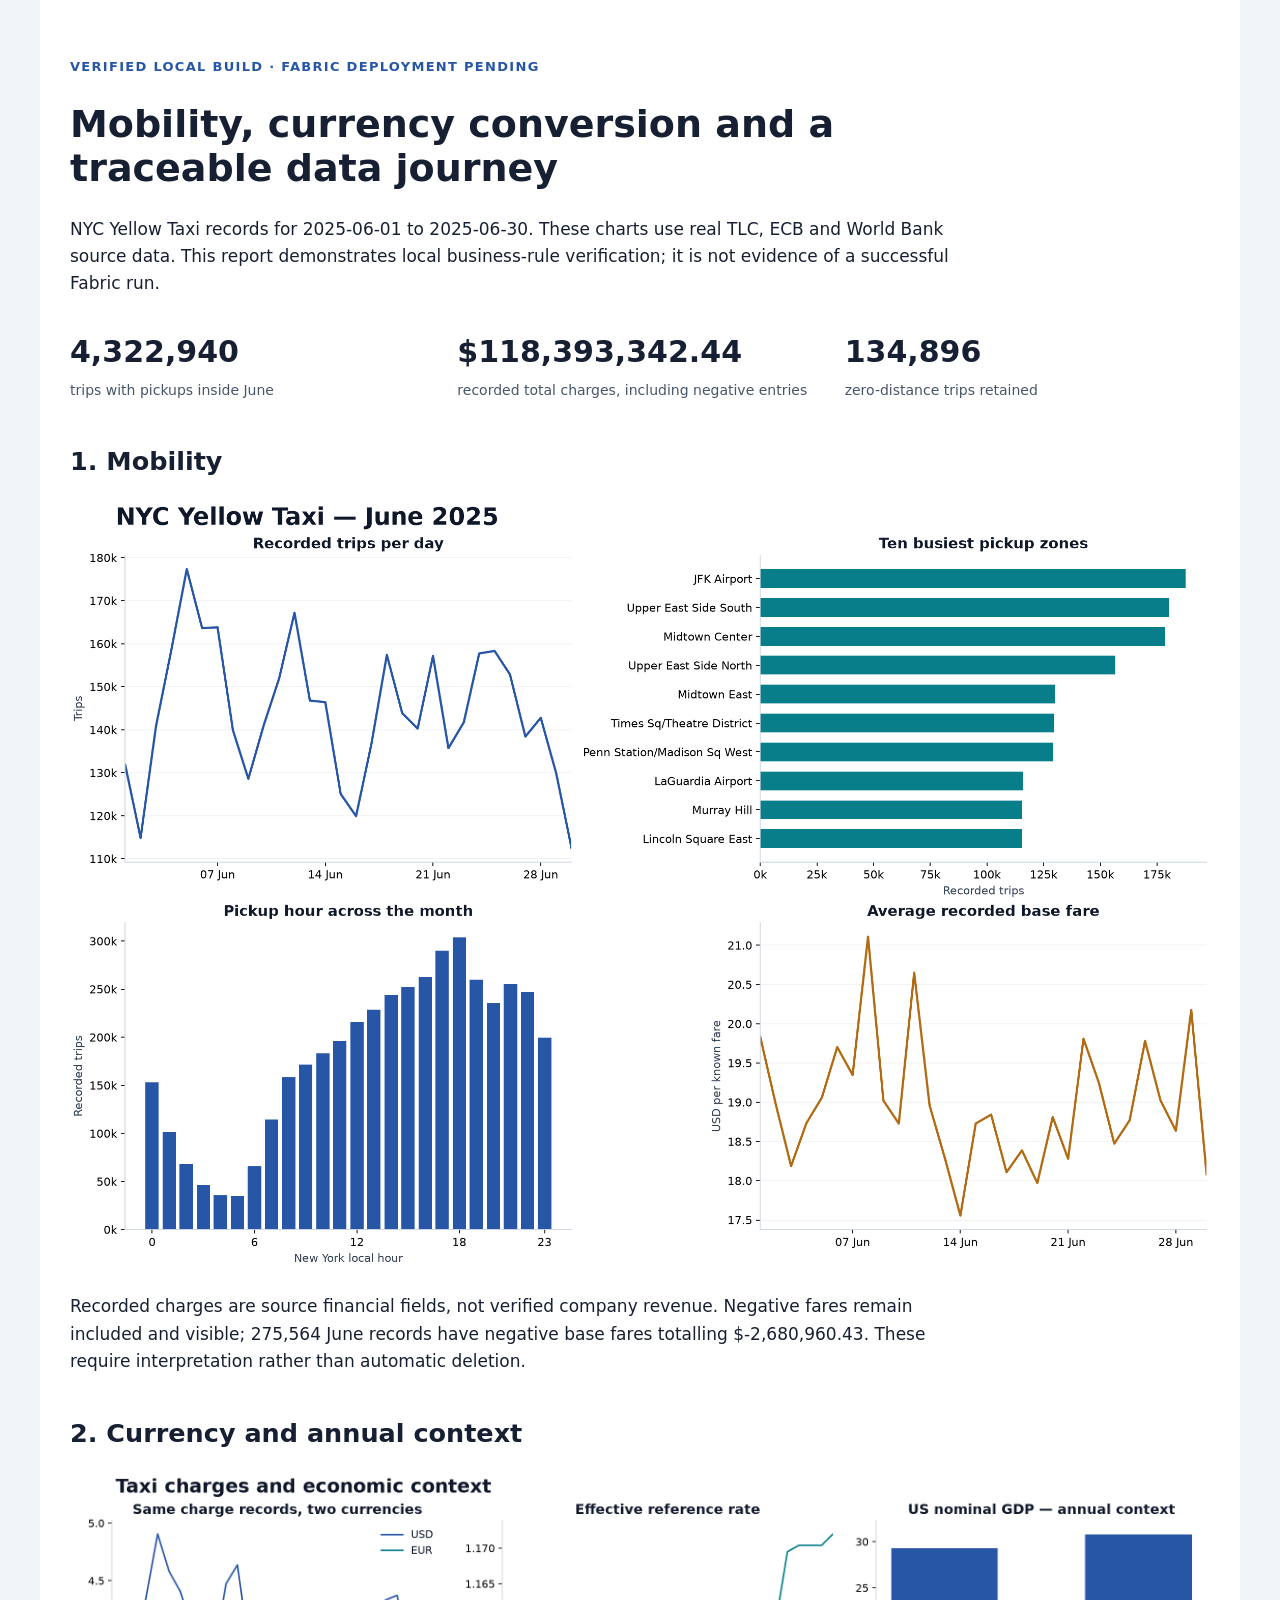
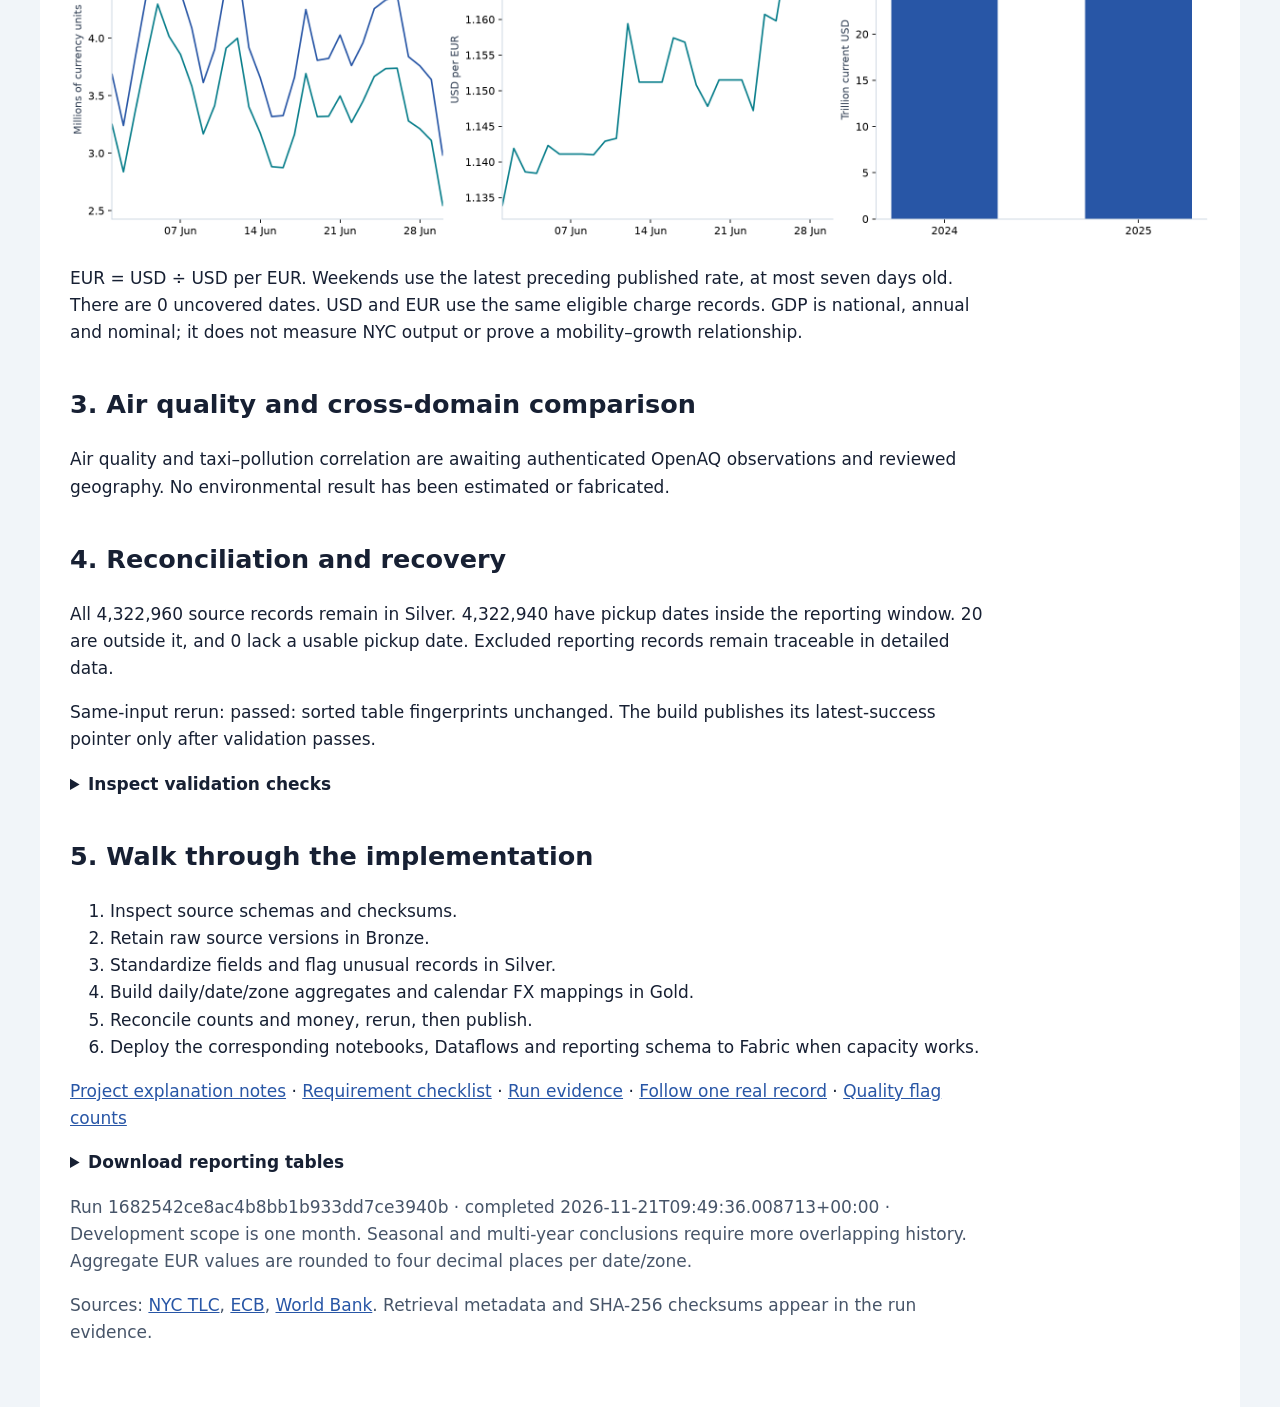
==== reports/project_report.html @ 0ae1823f "Verify real taxi analytics locally and prepare Fabric reporting and recovery" ====
<!doctype html><html lang="en"><meta charset="utf-8"><meta name="viewport" content="width=device-width, initial-scale=1">
<title>Fabric project local verification report</title>
<style>body{font:17px/1.6 system-ui,sans-serif;color:#172033;background:#f1f5f9;margin:0}main{max-width:1140px;margin:auto;padding:44px 30px;background:white}h1{font-size:38px;line-height:1.15;max-width:850px}h2{margin-top:38px}p{max-width:920px}.eyebrow{font-size:13px;letter-spacing:.1em;color:#2856a6;font-weight:700}.metrics{display:grid;grid-template-columns:repeat(3,1fr);gap:22px;margin:30px 0}.metric strong{font-size:30px;display:block}.metric span{font-size:14px;color:#475569}img{width:100%;height:auto}table{border-collapse:collapse;width:100%;font-size:15px}td,th{border-bottom:1px solid #dbe3ee;padding:9px;text-align:left}summary{cursor:pointer;font-weight:700}a{color:#2856a6}.note{color:#475569}@media(max-width:700px){main{padding:24px 16px}h1{font-size:29px}.metrics{grid-template-columns:1fr}}@media print{body{background:white}main{padding:0}details{display:block}}</style>
<main><p class="eyebrow">VERIFIED LOCAL BUILD · FABRIC DEPLOYMENT PENDING</p>
<h1>Mobility, currency conversion and a traceable data journey</h1>
<p>NYC Yellow Taxi records for 2025-06-01 to 2025-06-30. These charts use real TLC, ECB and World Bank source data. This report demonstrates local business-rule verification; it is not evidence of a successful Fabric run.</p>
<div class="metrics"><div class="metric"><strong>4,322,940</strong><span>trips with pickups inside June</span></div><div class="metric"><strong>$118,393,342.44</strong><span>recorded total charges, including negative entries</span></div><div class="metric"><strong>134,896</strong><span>zero-distance trips retained</span></div></div>
<h2>1. Mobility</h2><img alt="Trips by day, pickup zone and hour, plus average base fare" src="[data-uri]">
<p>Recorded charges are source financial fields, not verified company revenue. Negative fares remain included and visible; 275,564 June records have negative base fares totalling $-2,680,960.43. These require interpretation rather than automatic deletion.</p>
<h2>2. Currency and annual context</h2><img alt="Matched USD and EUR charges, effective rates and annual US GDP" src="[data-uri]">
<p>EUR = USD ÷ USD per EUR. Weekends use the latest preceding published rate, at most seven days old. There are 0 uncovered dates. USD and EUR use the same eligible charge records. GDP is national, annual and nominal; it does not measure NYC output or prove a mobility–growth relationship.</p>
<h2>3. Air quality and cross-domain comparison</h2><p>Air quality and taxi–pollution correlation are awaiting authenticated OpenAQ observations and reviewed geography. No environmental result has been estimated or fabricated.</p>
<h2>4. Reconciliation and recovery</h2><p>All 4,322,960 source records remain in Silver. 4,322,940 have pickup dates inside the reporting window. 20 are outside it, and 0 lack a usable pickup date. Excluded reporting records remain traceable in detailed data.</p>
<p>Same-input rerun: passed: sorted table fingerprints unchanged. The build publishes its latest-success pointer only after validation passes.</p>
<details><summary>Inspect validation checks</summary><table><thead><tr><th>Check</th><th>Result</th></tr></thead><tbody><tr><td>source rows equal silver rows</td><td>Passed</td></tr><tr><td>daily grain unique</td><td>Passed</td></tr><tr><td>zone keys unique</td><td>Passed</td></tr><tr><td>fx keys unique</td><td>Passed</td></tr><tr><td>no future or stale rate</td><td>Passed</td></tr><tr><td>all zones resolve</td><td>Passed</td></tr><tr><td>all dates resolve</td><td>Passed</td></tr><tr><td>fact taxi daily counts equal window</td><td>Passed</td></tr><tr><td>taxi hourly counts equal window</td><td>Passed</td></tr><tr><td>base fare usd reconciles exactly</td><td>Passed</td></tr><tr><td>total charged usd reconciles exactly</td><td>Passed</td></tr><tr><td>zero distance trips retained</td><td>Passed</td></tr></tbody></table></details>
<h2>5. Walk through the implementation</h2><ol><li>Inspect source schemas and checksums.</li><li>Retain raw source versions in Bronze.</li><li>Standardize fields and flag unusual records in Silver.</li><li>Build daily/date/zone aggregates and calendar FX mappings in Gold.</li><li>Reconcile counts and money, rerun, then publish.</li><li>Deploy the corresponding notebooks, Dataflows and reporting schema to Fabric when capacity works.</li></ol>
<p><a href="../docs/walkthrough.md">Project explanation notes</a> · <a href="../docs/requirements.md">Requirement checklist</a> · <a href="local_build.json">Run evidence</a> · <a href="trace_example.json">Follow one real record</a> · <a href="quality_summary.csv">Quality flag counts</a></p>
<details><summary>Download reporting tables</summary><ul><li><a href="tables/dim_date.csv">dim date</a></li><li><a href="tables/dim_fx.csv">dim fx</a></li><li><a href="tables/dim_gdp.csv">dim gdp</a></li><li><a href="tables/dim_zone.csv">dim zone</a></li><li><a href="tables/fact_taxi_daily.csv">fact taxi daily</a></li><li><a href="tables/mobility_daily.csv">mobility daily</a></li><li><a href="tables/taxi_hourly.csv">taxi hourly</a></li></ul></details>
<p class="note">Run 1682542ce8ac4b8bb1b933dd7ce3940b · completed 2026-11-21T09:49:36.008713+00:00 · Development scope is one month. Seasonal and multi-year conclusions require more overlapping history. Aggregate EUR values are rounded to four decimal places per date/zone.</p>
<p class="note">Sources: <a href="https://www.nyc.gov/site/tlc/about/tlc-trip-record-data.page">NYC TLC</a>, <a href="https://www.ecb.europa.eu/stats/policy_and_exchange_rates/euro_reference_exchange_rates/html/index.en.html">ECB</a>, <a href="https://api.worldbank.org/v2/country/USA/indicator/NY.GDP.MKTP.CD?format=json">World Bank</a>. Retrieval metadata and SHA-256 checksums appear in the run evidence.</p></main></html>
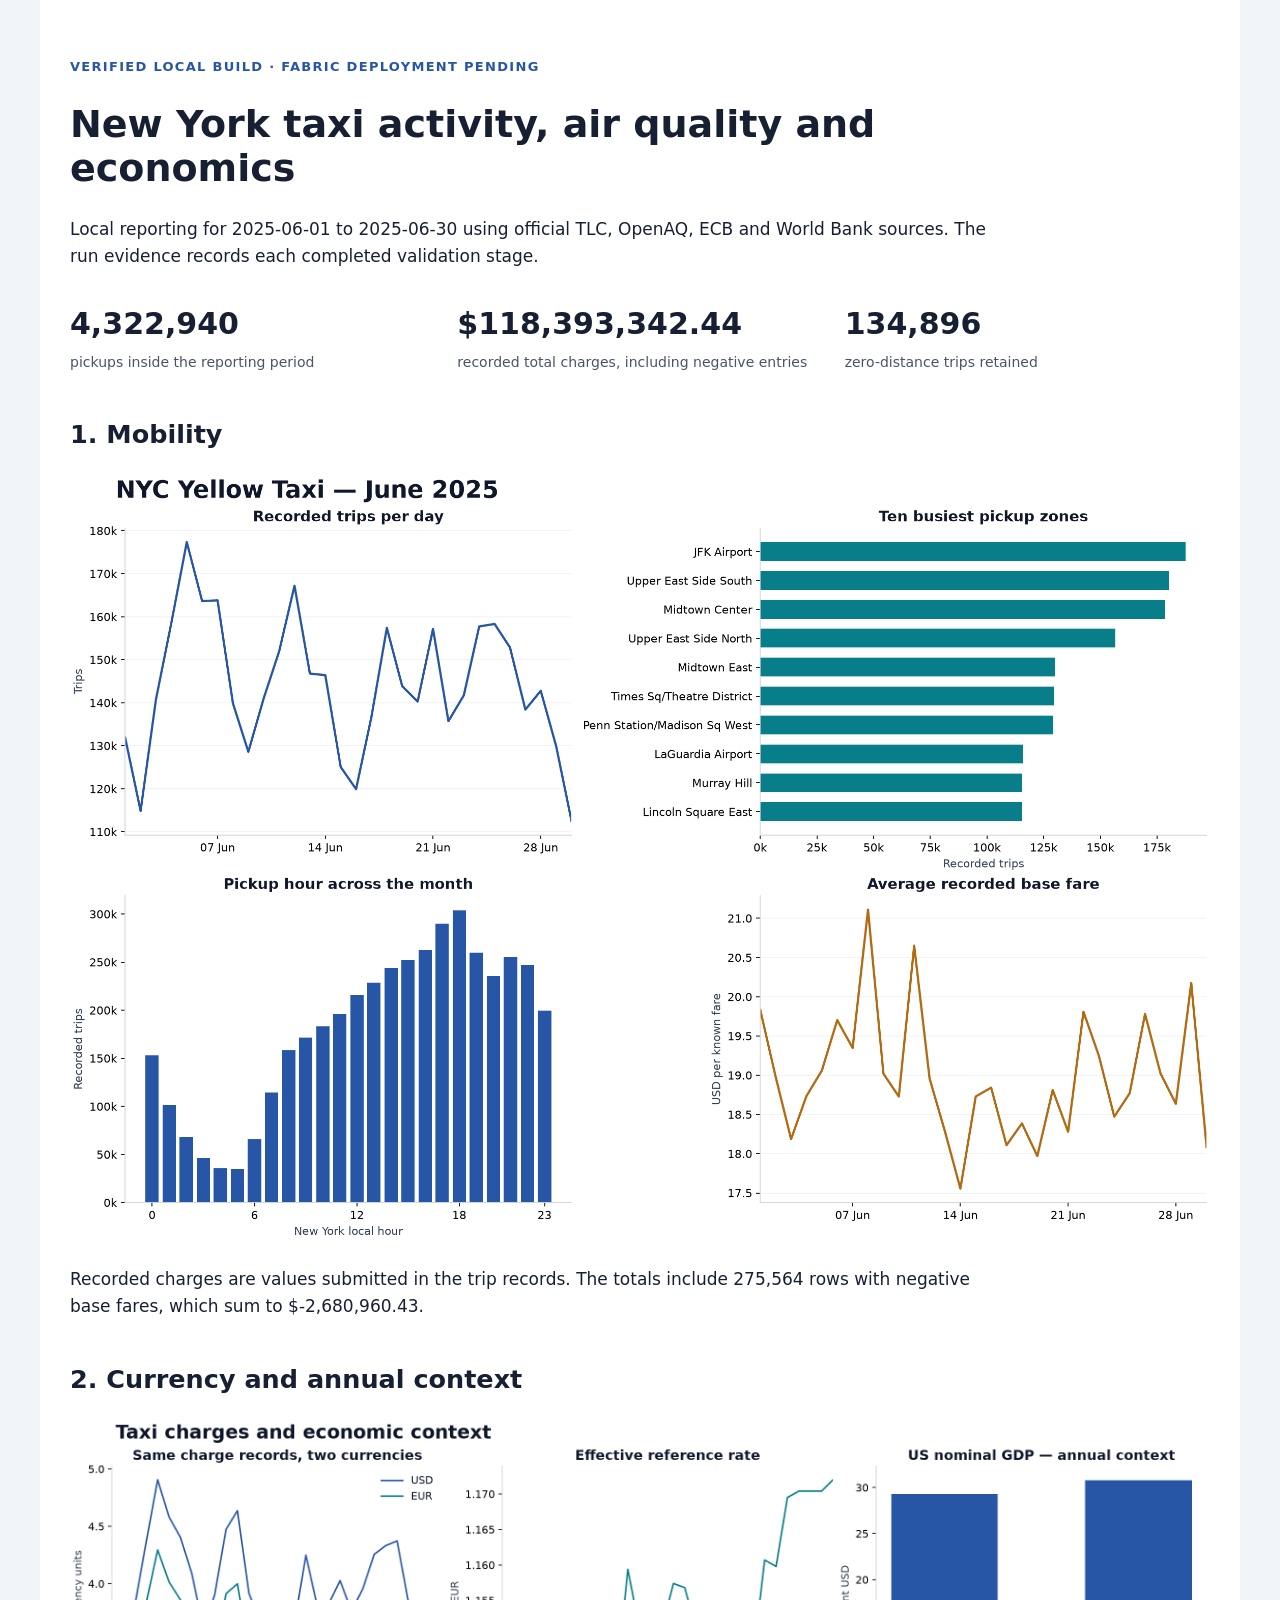
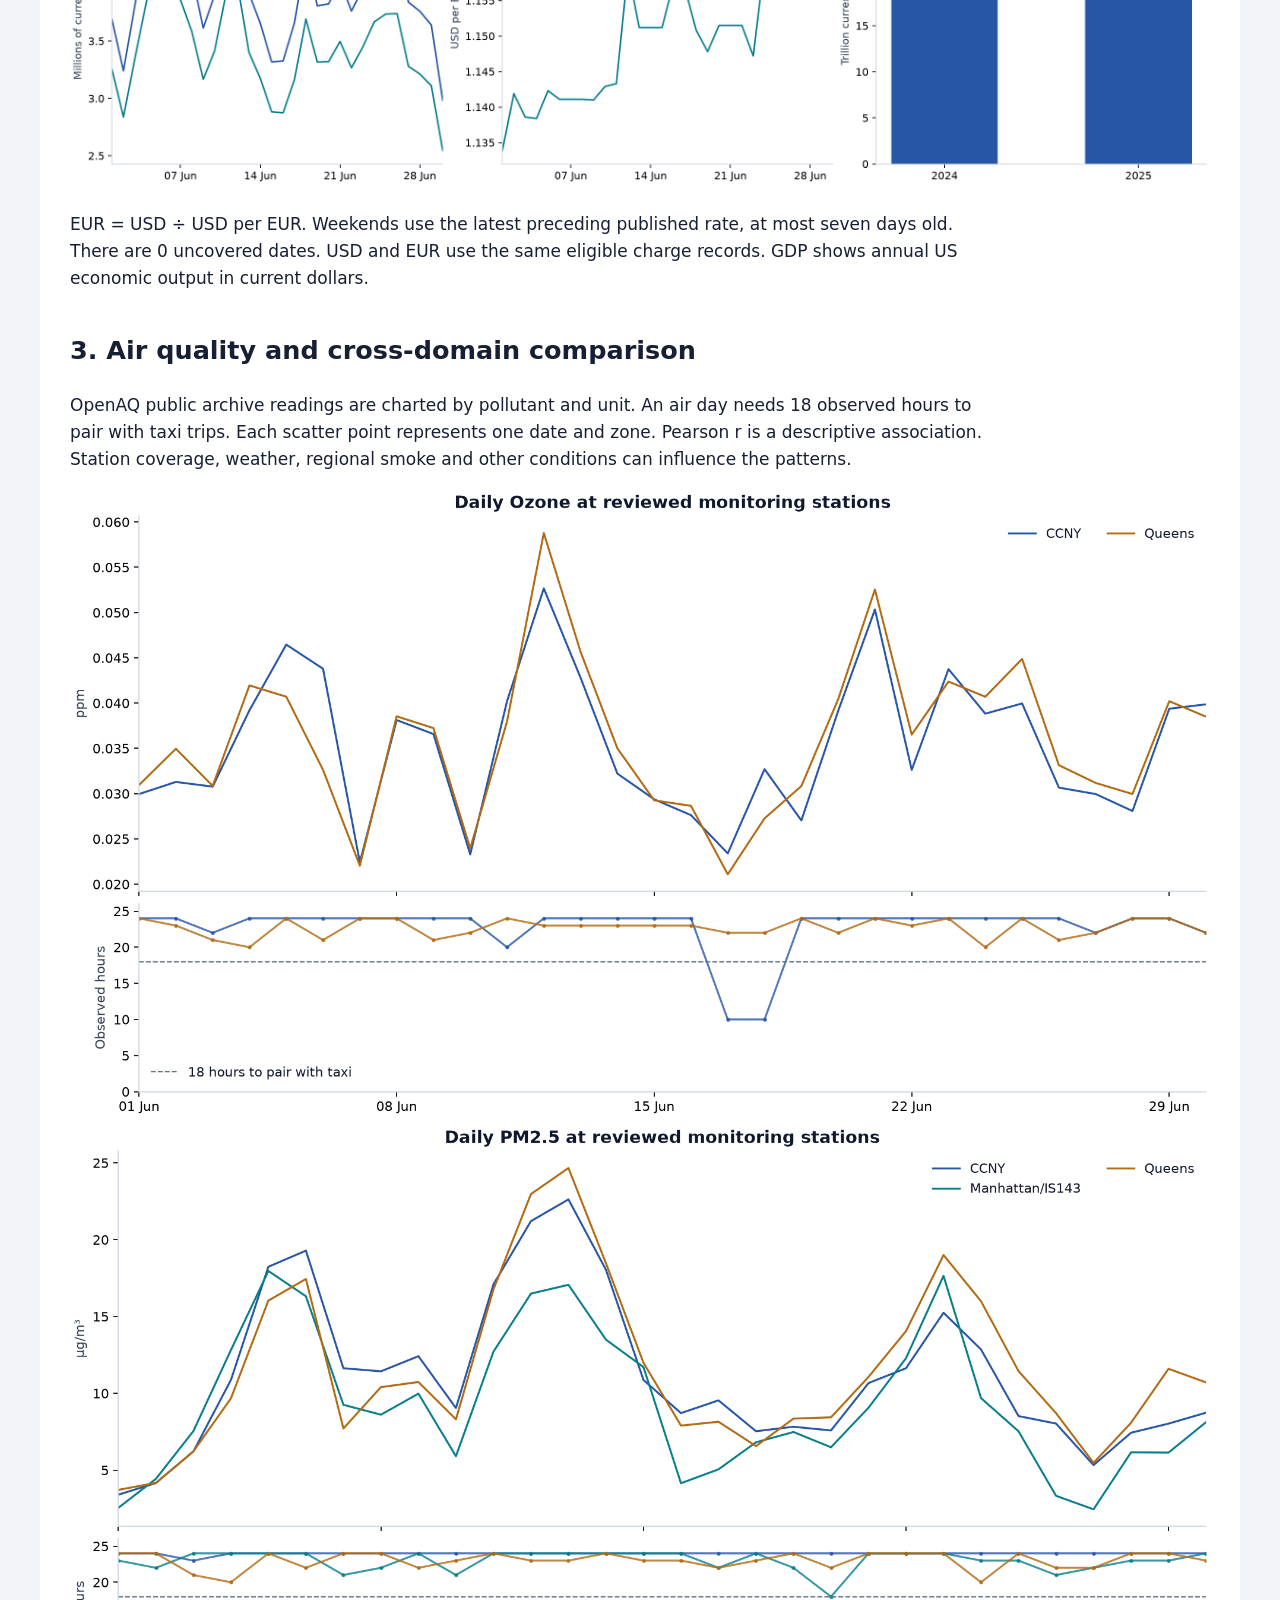
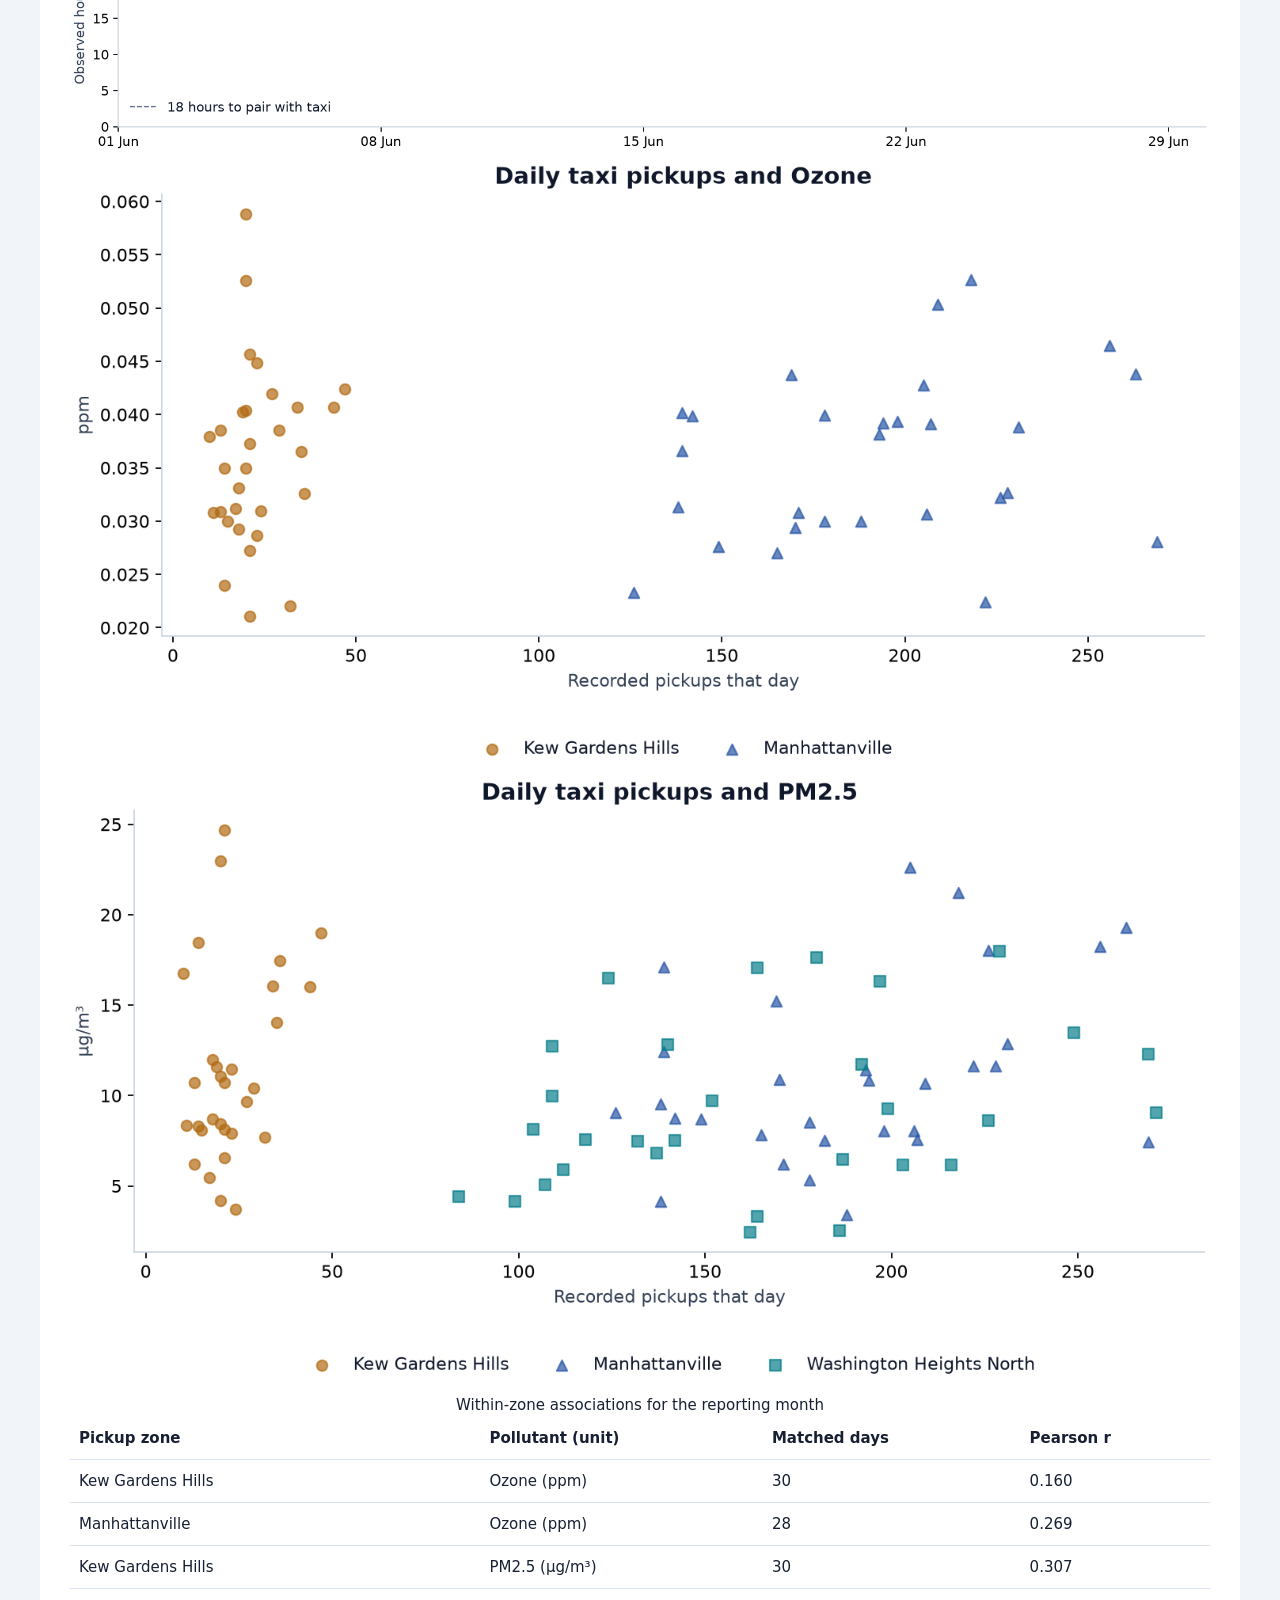
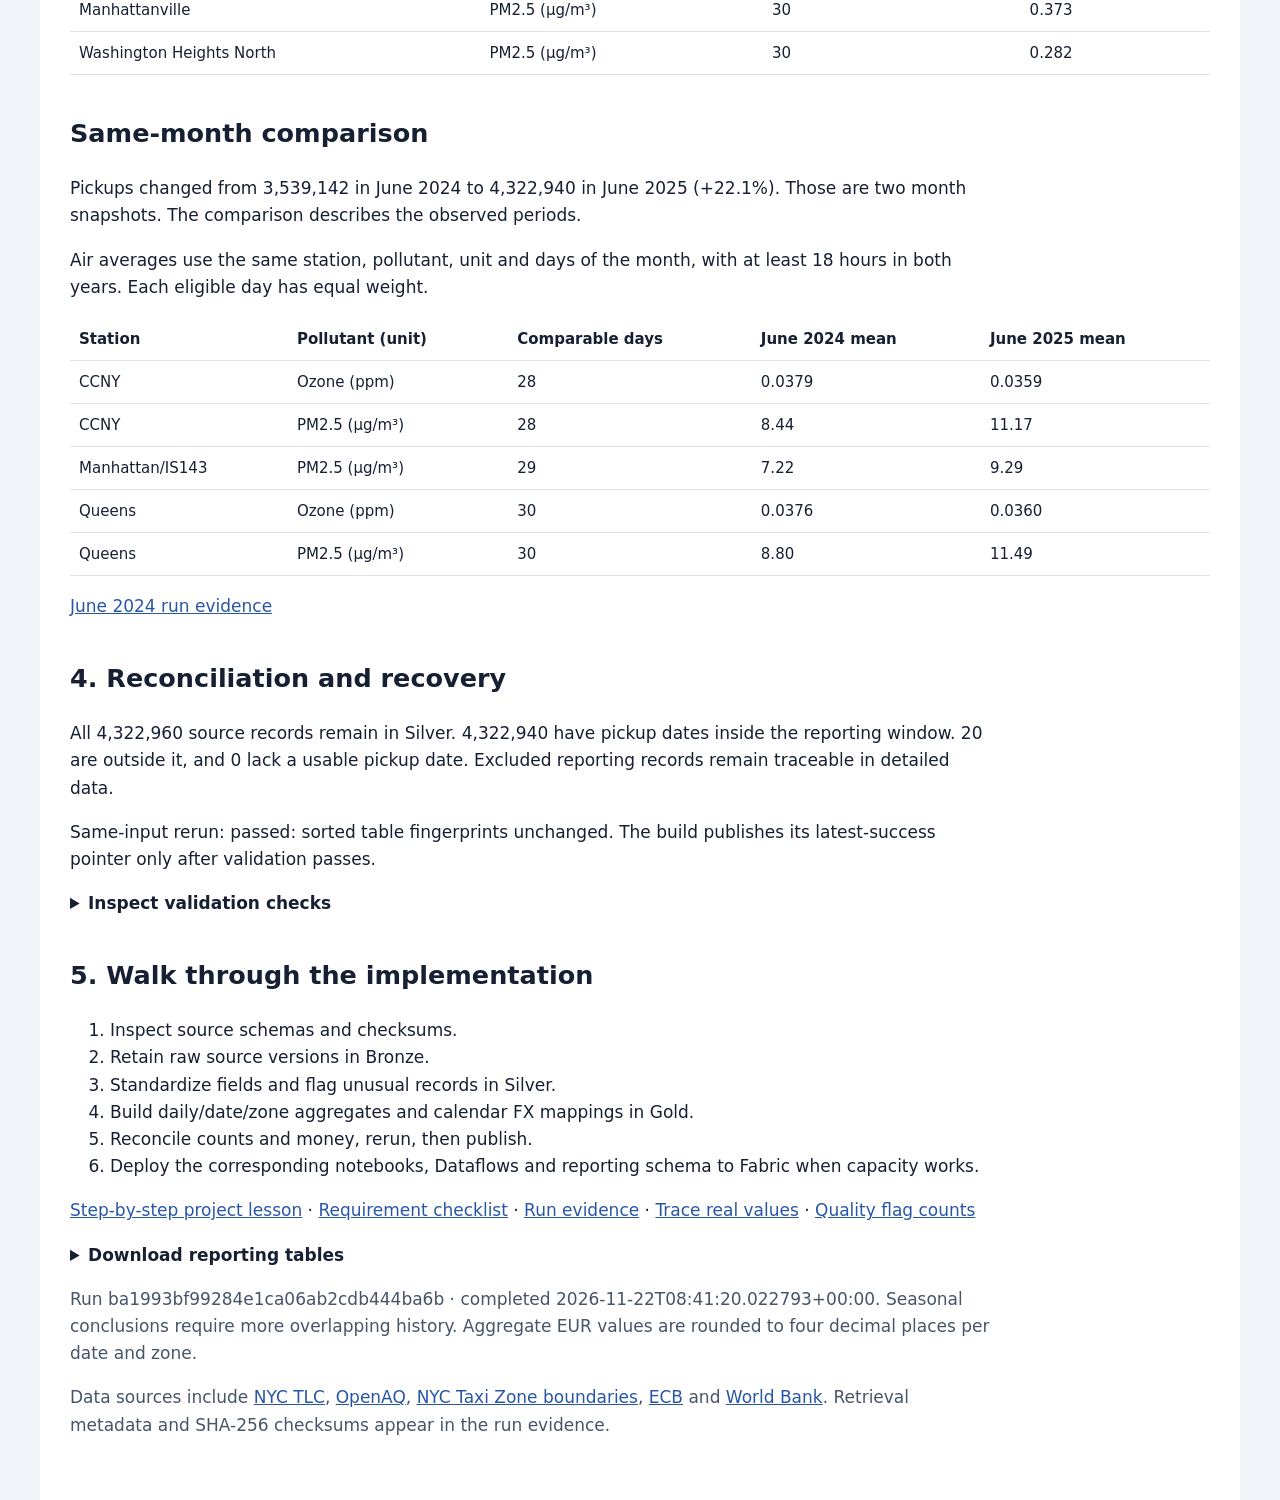
==== commit b7dbf437: "Verify public OpenAQ data and document the project walkthrough" ====
--- a/reports/project_report.html
+++ b/reports/project_report.html
@@ -2,19 +2,20 @@
 <title>Fabric project local verification report</title>
 <style>body{font:17px/1.6 system-ui,sans-serif;color:#172033;background:#f1f5f9;margin:0}main{max-width:1140px;margin:auto;padding:44px 30px;background:white}h1{font-size:38px;line-height:1.15;max-width:850px}h2{margin-top:38px}p{max-width:920px}.eyebrow{font-size:13px;letter-spacing:.1em;color:#2856a6;font-weight:700}.metrics{display:grid;grid-template-columns:repeat(3,1fr);gap:22px;margin:30px 0}.metric strong{font-size:30px;display:block}.metric span{font-size:14px;color:#475569}img{width:100%;height:auto}table{border-collapse:collapse;width:100%;font-size:15px}td,th{border-bottom:1px solid #dbe3ee;padding:9px;text-align:left}summary{cursor:pointer;font-weight:700}a{color:#2856a6}.note{color:#475569}@media(max-width:700px){main{padding:24px 16px}h1{font-size:29px}.metrics{grid-template-columns:1fr}}@media print{body{background:white}main{padding:0}details{display:block}}</style>
 <main><p class="eyebrow">VERIFIED LOCAL BUILD · FABRIC DEPLOYMENT PENDING</p>
-<h1>Mobility, currency conversion and a traceable data journey</h1>
-<p>NYC Yellow Taxi records for 2025-06-01 to 2025-06-30. These charts use real TLC, ECB and World Bank source data. This report demonstrates local business-rule verification; it is not evidence of a successful Fabric run.</p>
-<div class="metrics"><div class="metric"><strong>4,322,940</strong><span>trips with pickups inside June</span></div><div class="metric"><strong>$118,393,342.44</strong><span>recorded total charges, including negative entries</span></div><div class="metric"><strong>134,896</strong><span>zero-distance trips retained</span></div></div>
+<h1>New York taxi activity, air quality and economics</h1>
+<p>Local reporting for 2025-06-01 to 2025-06-30 using official TLC, OpenAQ, ECB and World Bank sources. The run evidence records each completed validation stage.</p>
+<div class="metrics"><div class="metric"><strong>4,322,940</strong><span>pickups inside the reporting period</span></div><div class="metric"><strong>$118,393,342.44</strong><span>recorded total charges, including negative entries</span></div><div class="metric"><strong>134,896</strong><span>zero-distance trips retained</span></div></div>
 <h2>1. Mobility</h2><img alt="Trips by day, pickup zone and hour, plus average base fare" src="[data-uri]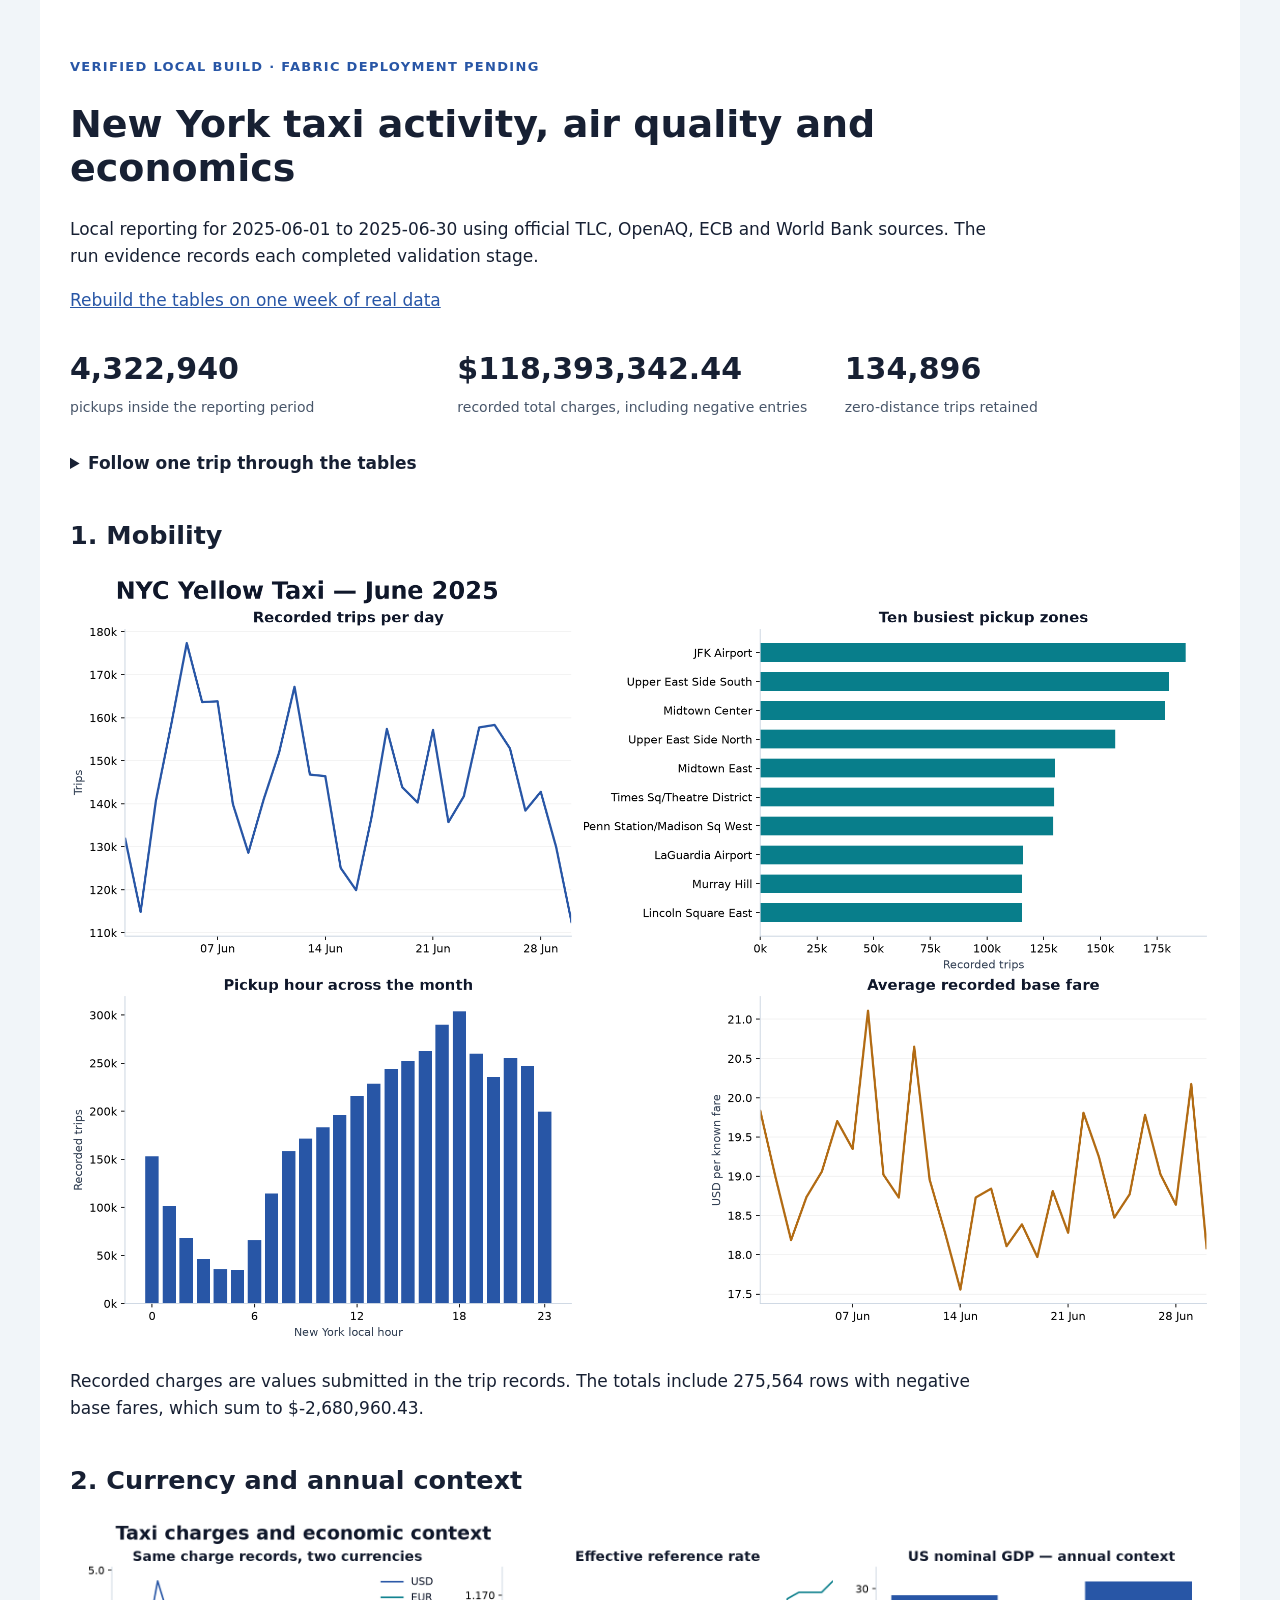
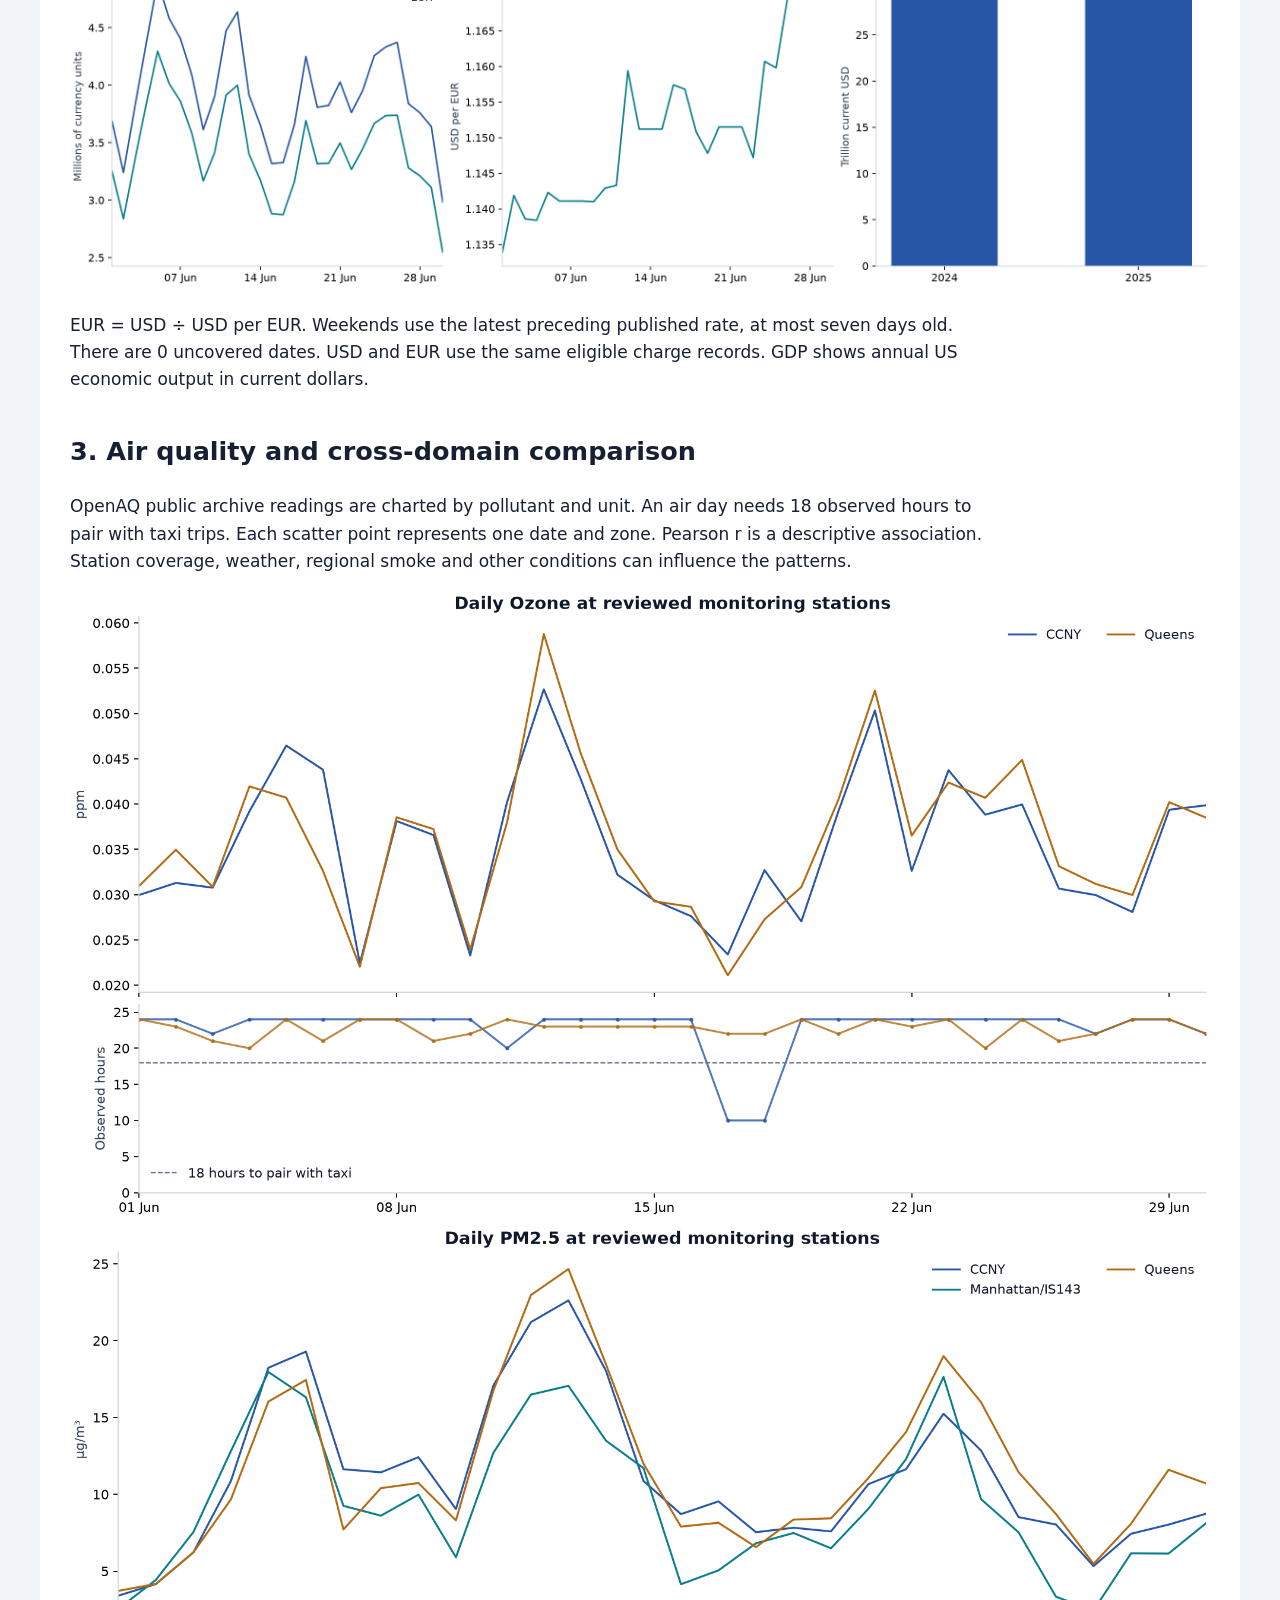
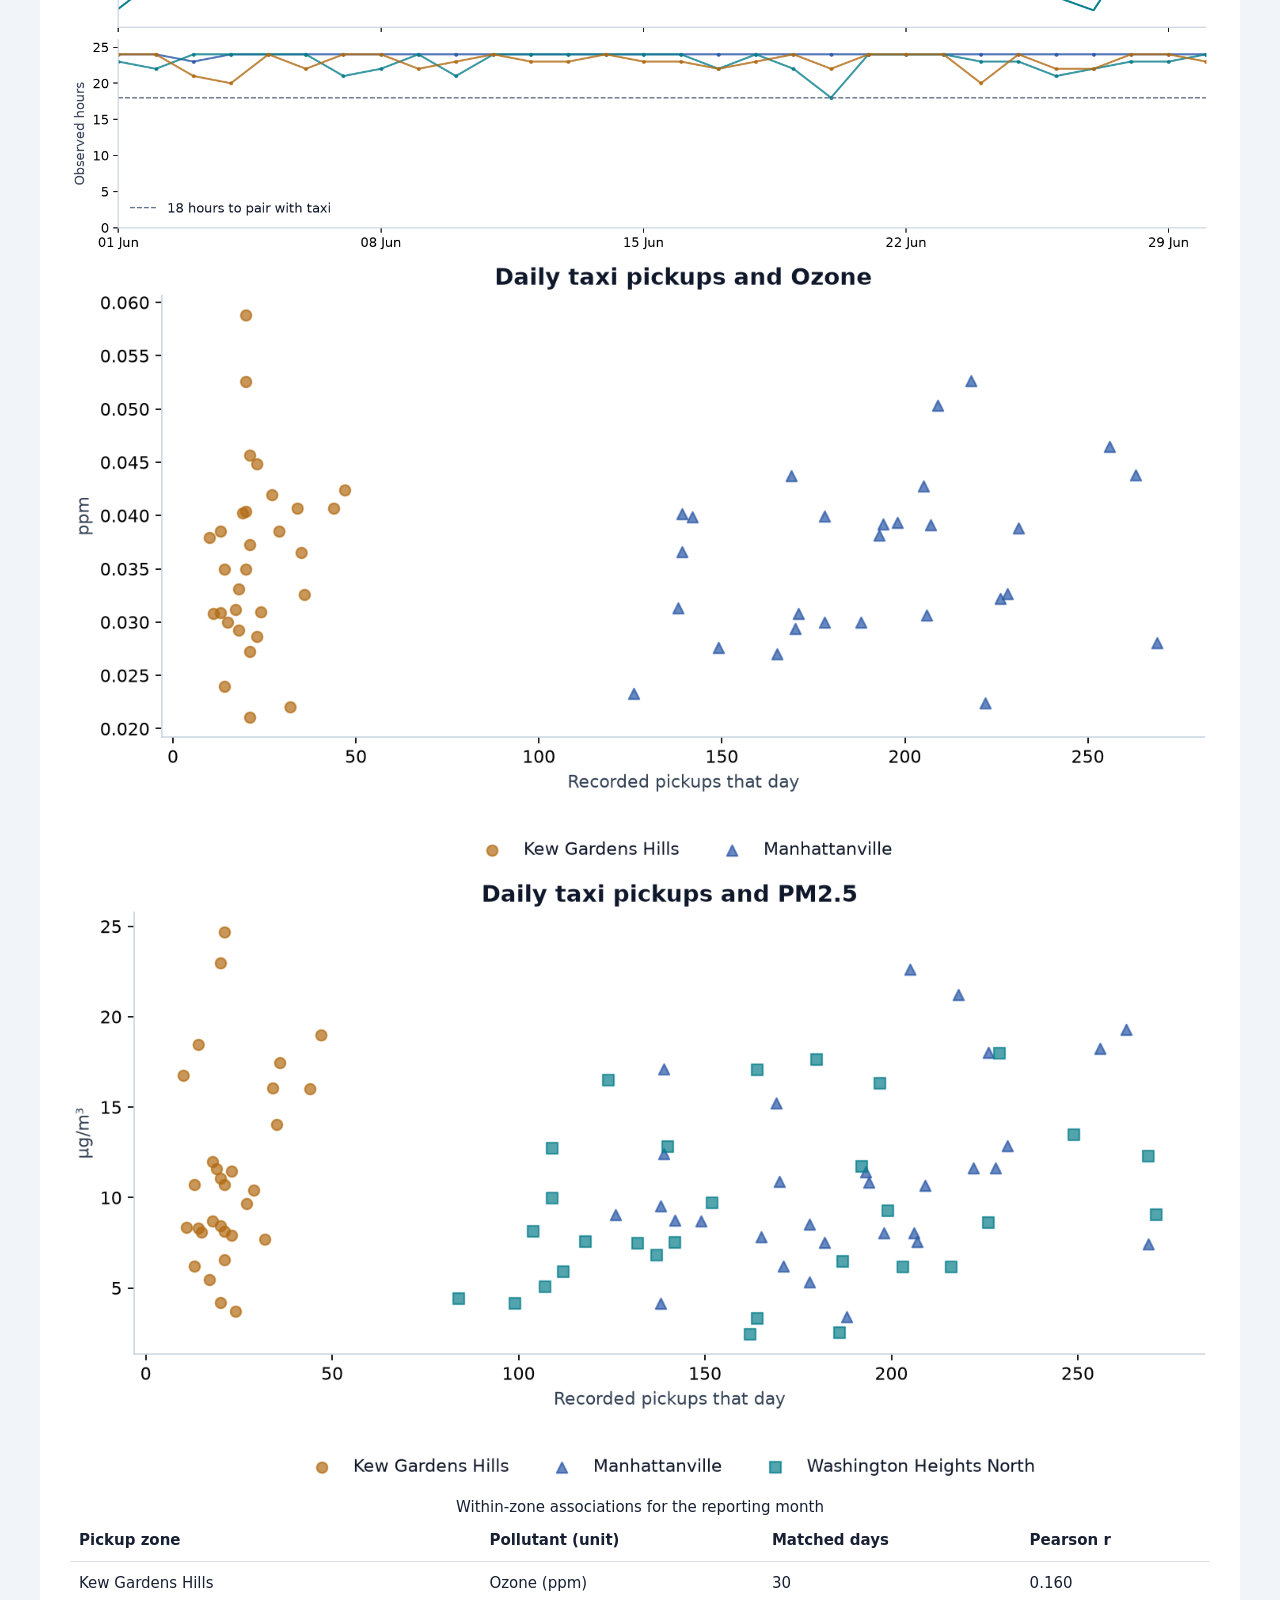
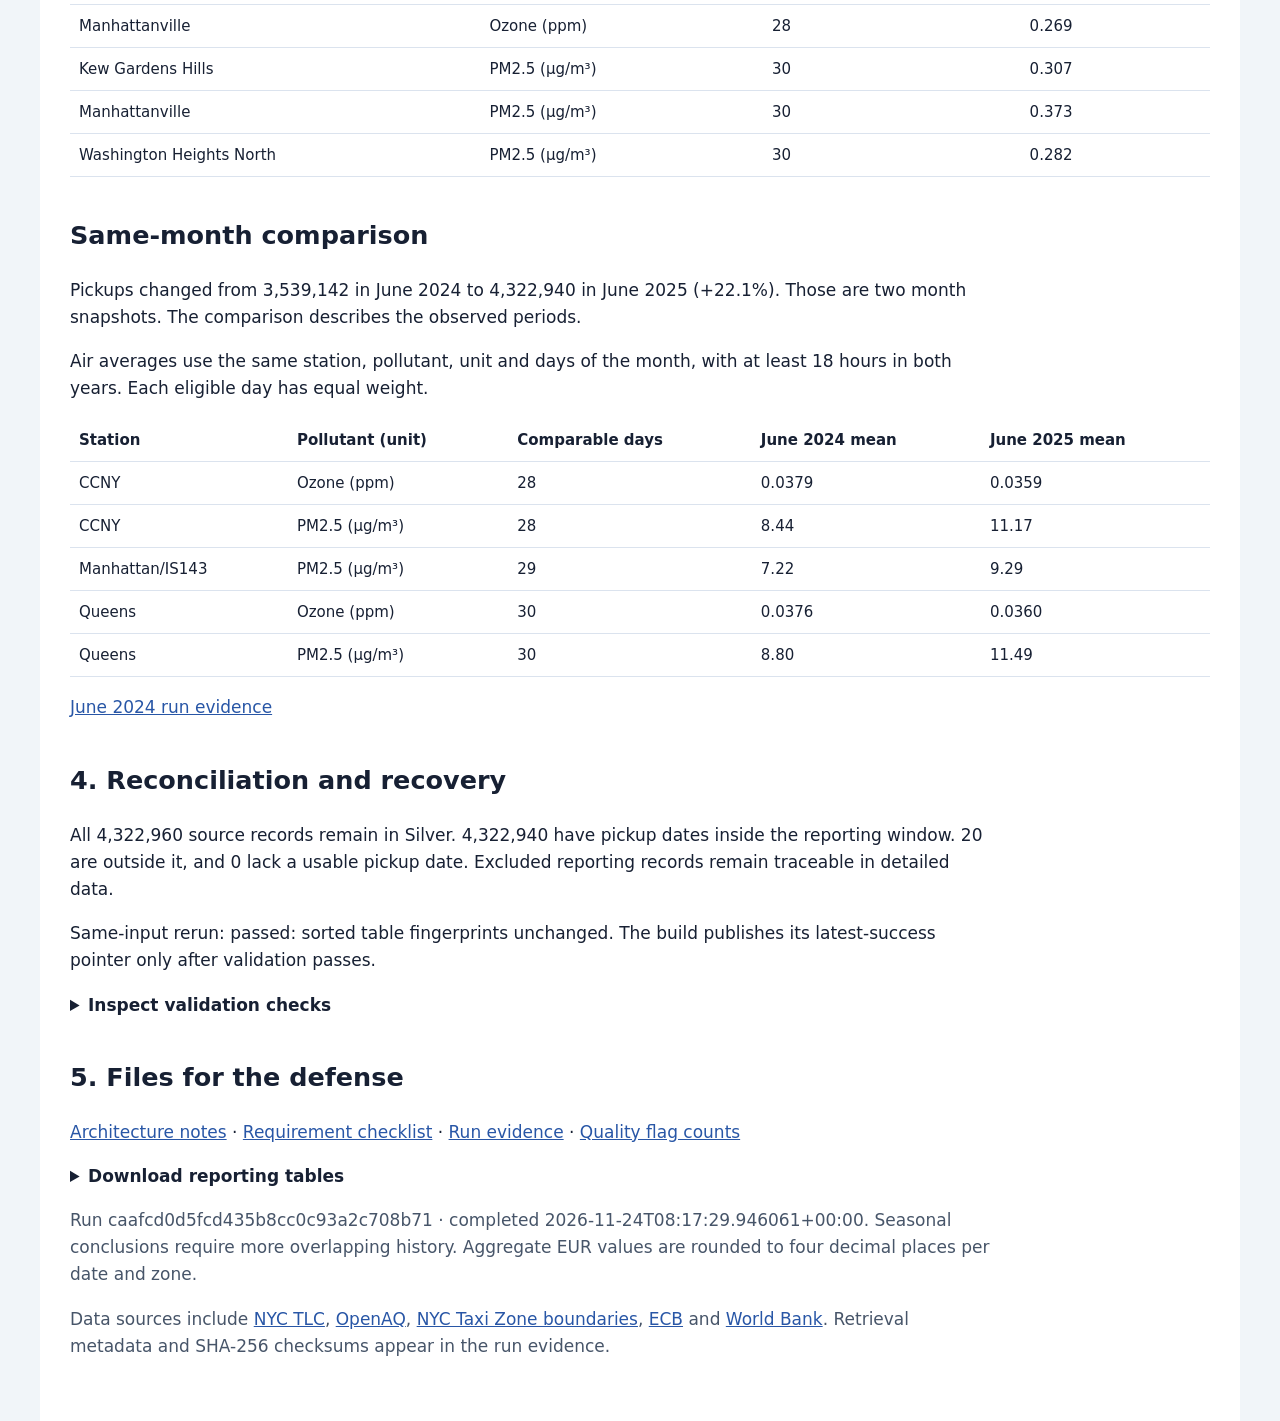
==== commit 76706743: "Fix input selection and teach the real pipeline on a practice dataset" ====
--- a/reports/project_report.html
+++ b/reports/project_report.html
@@ -4,7 +4,15 @@
 <main><p class="eyebrow">VERIFIED LOCAL BUILD · FABRIC DEPLOYMENT PENDING</p>
 <h1>New York taxi activity, air quality and economics</h1>
 <p>Local reporting for 2025-06-01 to 2025-06-30 using official TLC, OpenAQ, ECB and World Bank sources. The run evidence records each completed validation stage.</p>
+<p><a href="../docs/walkthrough.md">Rebuild the tables on one week of real data</a></p>
 <div class="metrics"><div class="metric"><strong>4,322,940</strong><span>pickups inside the reporting period</span></div><div class="metric"><strong>$118,393,342.44</strong><span>recorded total charges, including negative entries</span></div><div class="metric"><strong>134,896</strong><span>zero-distance trips retained</span></div></div>
+<details><summary>Follow one trip through the tables</summary>
+<table><thead><tr><th>Stage</th><th>Where to find the record</th><th>What the data says</th></tr></thead><tbody>
+<tr><td>Bronze</td><td>Source file row 158</td><td>0 miles and $39.00 charged</td></tr>
+<tr><td>Silver</td><td>Same source row, with typed fields</td><td>Pickup on 2025-06-01, hour 0, flagged for zero distance</td></tr>
+<tr><td>Gold</td><td>2025-06-01 and Seaport</td><td>The row is one of 409 pickups in that day and zone.</td></tr>
+</tbody></table>
+<p>Removing every zero-distance row would omit $3,561,662.41 in net recorded charges from this reporting window. <a href="trace_example.json">See the source row and the exact Gold totals</a>.</p></details>
 <h2>1. Mobility</h2><img alt="Trips by day, pickup zone and hour, plus average base fare" src="[data-uri]